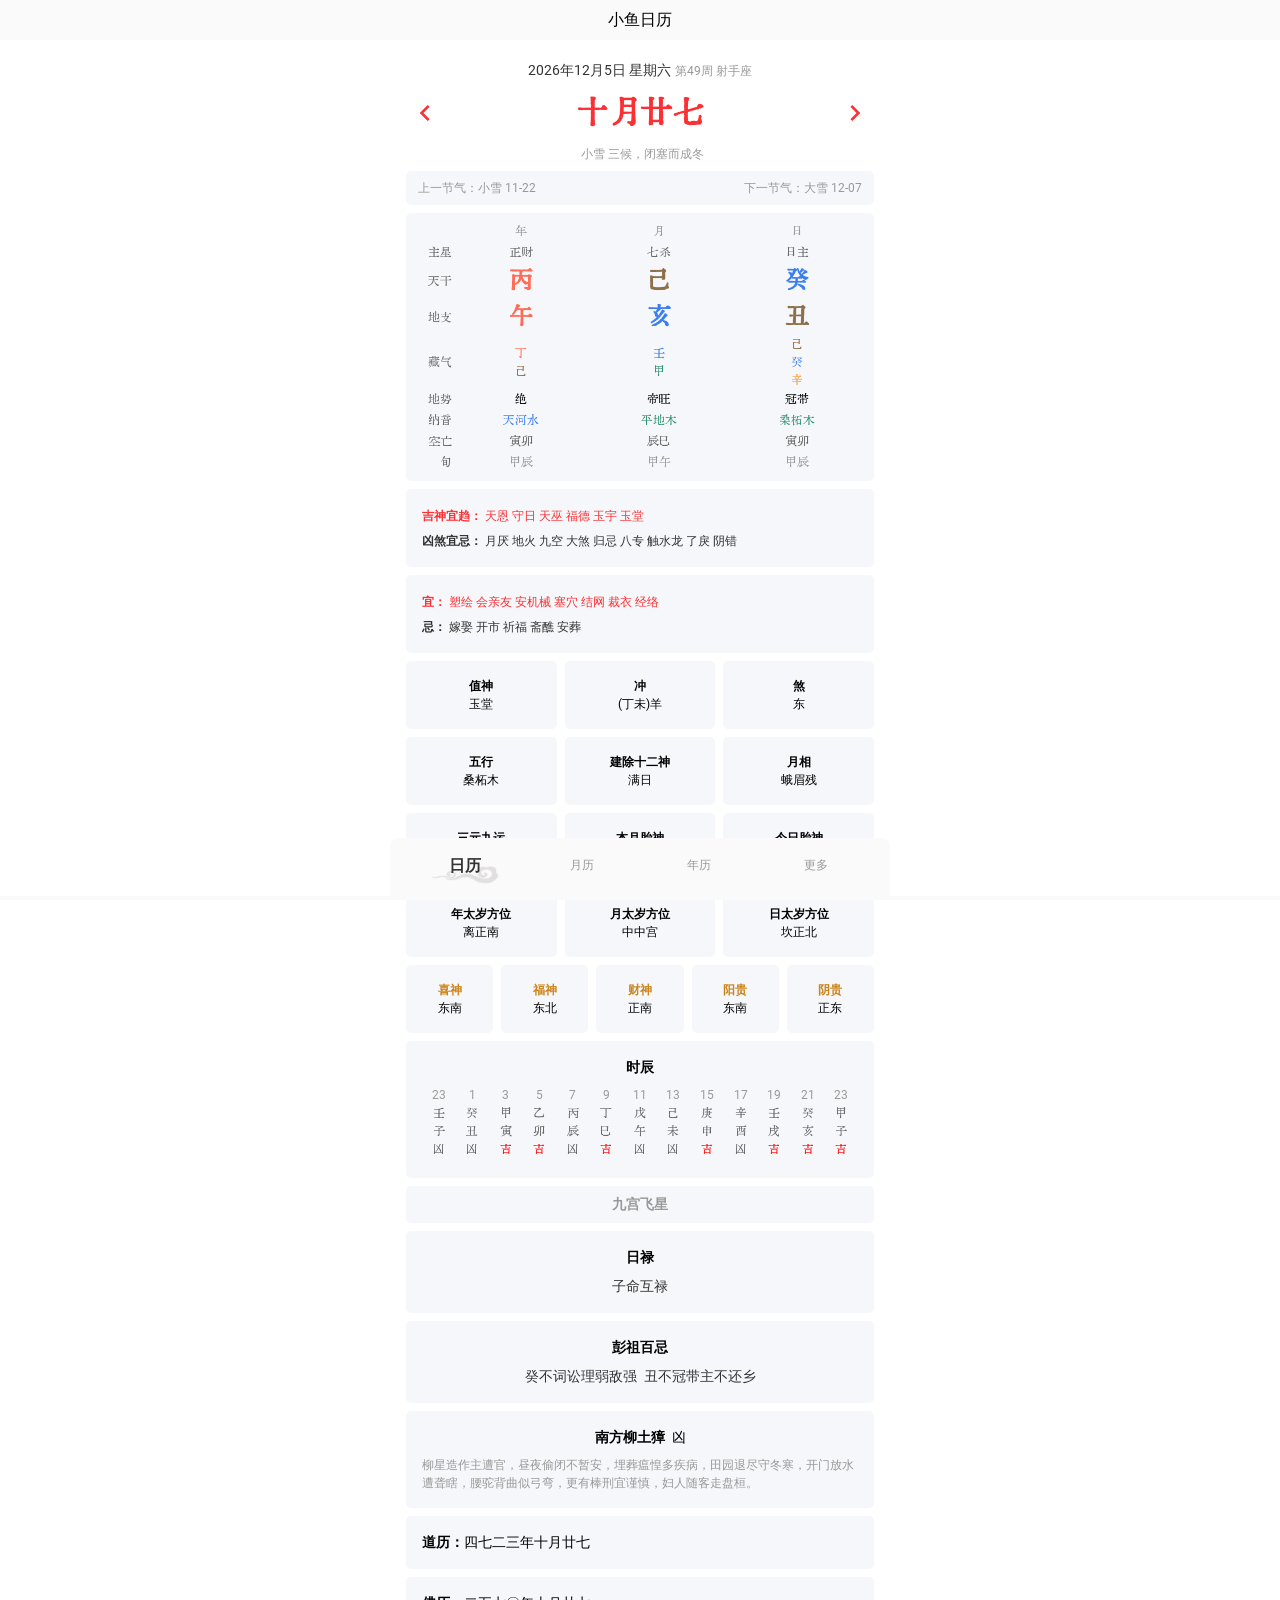
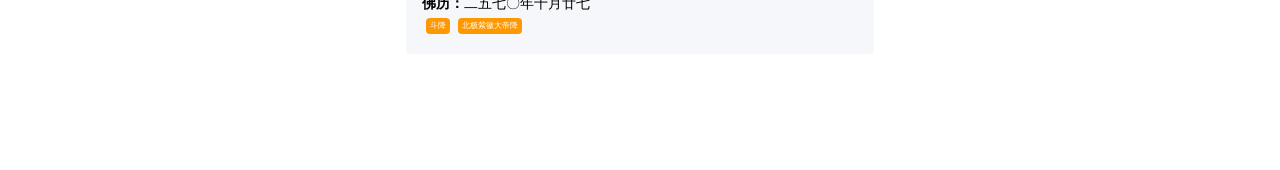
==== index.html @ ce4edad1 "Add files via upload" ====
<!DOCTYPE html><html><head><title>小鱼日历</title><meta charset=utf-8><meta name=description content=xiaoyurili><meta name=apple-mobile-web-app-capable content=yes><meta name=format-detection content="telephone=no"><meta name=msapplication-tap-highlight content=no><meta name=viewport content="width=device-width,initial-scale=1,minimum-scale=1,maximum-scale=1,user-scalable=no"><link rel=icon type=image/png sizes=128x128 href=icons/favicon-128x128.png><link rel=icon type=image/png sizes=96x96 href=icons/favicon-96x96.png><link rel=icon type=image/png sizes=32x32 href=icons/favicon-32x32.png><link rel=icon type=image/png sizes=16x16 href=icons/favicon-16x16.png><link rel=icon type=image/ico href=favicon.ico><link href=icon.jpeg rel=apple-touch-icon><script>var _hmt = _hmt || [];
    (function () {
      var hm = document.createElement("script");
      hm.src = "https://hm.baidu.com/hm.js?c0405a29cf666bfa42c62f712da22736";
      var s = document.getElementsByTagName("script")[0];
      s.parentNode.insertBefore(hm, s);
    })();</script><link href=css/vendor.e803a199.css rel=stylesheet><link href=css/app.57fbebaa.css rel=stylesheet></head><body><div id=q-app></div><script src=js/vendor.ad758bf0.js></script><script src=js/app.82c3a259.js></script></body></html>
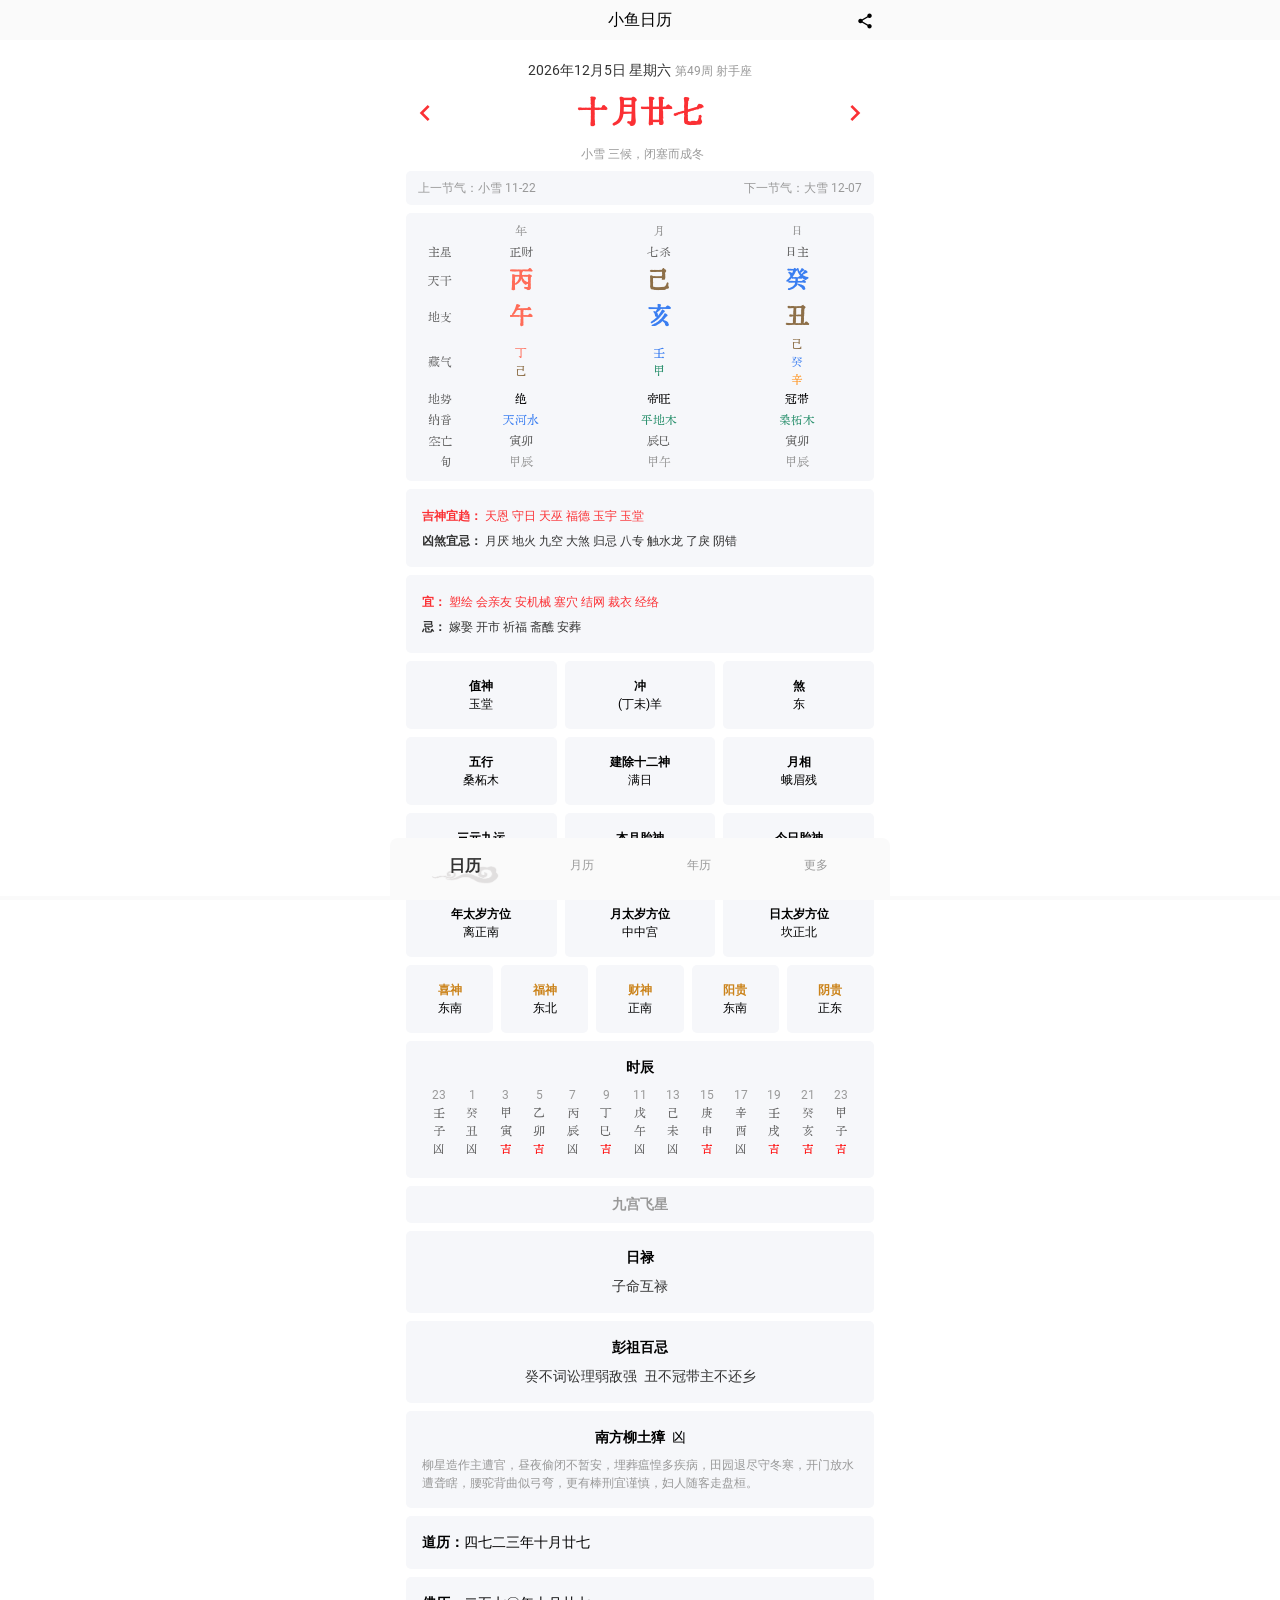
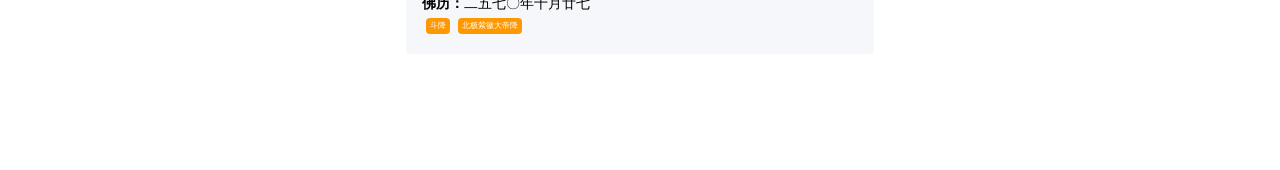
==== commit 38daeace: "Add files via upload" ====
--- a/index.html
+++ b/index.html
@@ -1,7 +1,8 @@
-<!DOCTYPE html><html><head><title>小鱼日历</title><meta charset=utf-8><meta name=description content=xiaoyurili><meta name=apple-mobile-web-app-capable content=yes><meta name=format-detection content="telephone=no"><meta name=msapplication-tap-highlight content=no><meta name=viewport content="width=device-width,initial-scale=1,minimum-scale=1,maximum-scale=1,user-scalable=no"><link rel=icon type=image/png sizes=128x128 href=icons/favicon-128x128.png><link rel=icon type=image/png sizes=96x96 href=icons/favicon-96x96.png><link rel=icon type=image/png sizes=32x32 href=icons/favicon-32x32.png><link rel=icon type=image/png sizes=16x16 href=icons/favicon-16x16.png><link rel=icon type=image/ico href=favicon.ico><link href=icon.jpeg rel=apple-touch-icon><script>var _hmt = _hmt || [];
+<!DOCTYPE html><html><head><title>小鱼日历</title><meta charset=utf-8><meta name=description content=xiaoyurili><meta name=apple-mobile-web-app-capable content=yes><meta name=format-detection content="telephone=no"><meta name=msapplication-tap-highlight content=no><meta name=apple-mobile-web-app-status-bar-style content=white><meta name=viewport content="user-scalable=no,initial-scale=1,maximum-scale=1,minimum-scale=1,width=device-width,viewport-fit=cover"><link rel=icon type=image/png sizes=128x128 href=icons/favicon-128x128.png><link rel=icon type=image/png sizes=96x96 href=icons/favicon-96x96.png><link rel=icon type=image/png sizes=32x32 href=icons/favicon-32x32.png><link rel=icon type=image/png sizes=16x16 href=icons/favicon-16x16.png><link rel=icon type=image/ico href=favicon.ico><link href=icon.jpeg rel=apple-touch-icon><script>var _hmt = _hmt || [];
     (function () {
       var hm = document.createElement("script");
       hm.src = "https://hm.baidu.com/hm.js?c0405a29cf666bfa42c62f712da22736";
       var s = document.getElementsByTagName("script")[0];
+
       s.parentNode.insertBefore(hm, s);
-    })();</script><link href=css/vendor.e803a199.css rel=stylesheet><link href=css/app.57fbebaa.css rel=stylesheet></head><body><div id=q-app></div><script src=js/vendor.ad758bf0.js></script><script src=js/app.82c3a259.js></script></body></html>+    })();</script><link href=css/vendor.c3b976fb.css rel=stylesheet><link href=css/app.1992a318.css rel=stylesheet></head><body><div id=q-app></div><script src=js/vendor.2153098d.js></script><script src=js/app.a925b9d9.js></script></body></html>
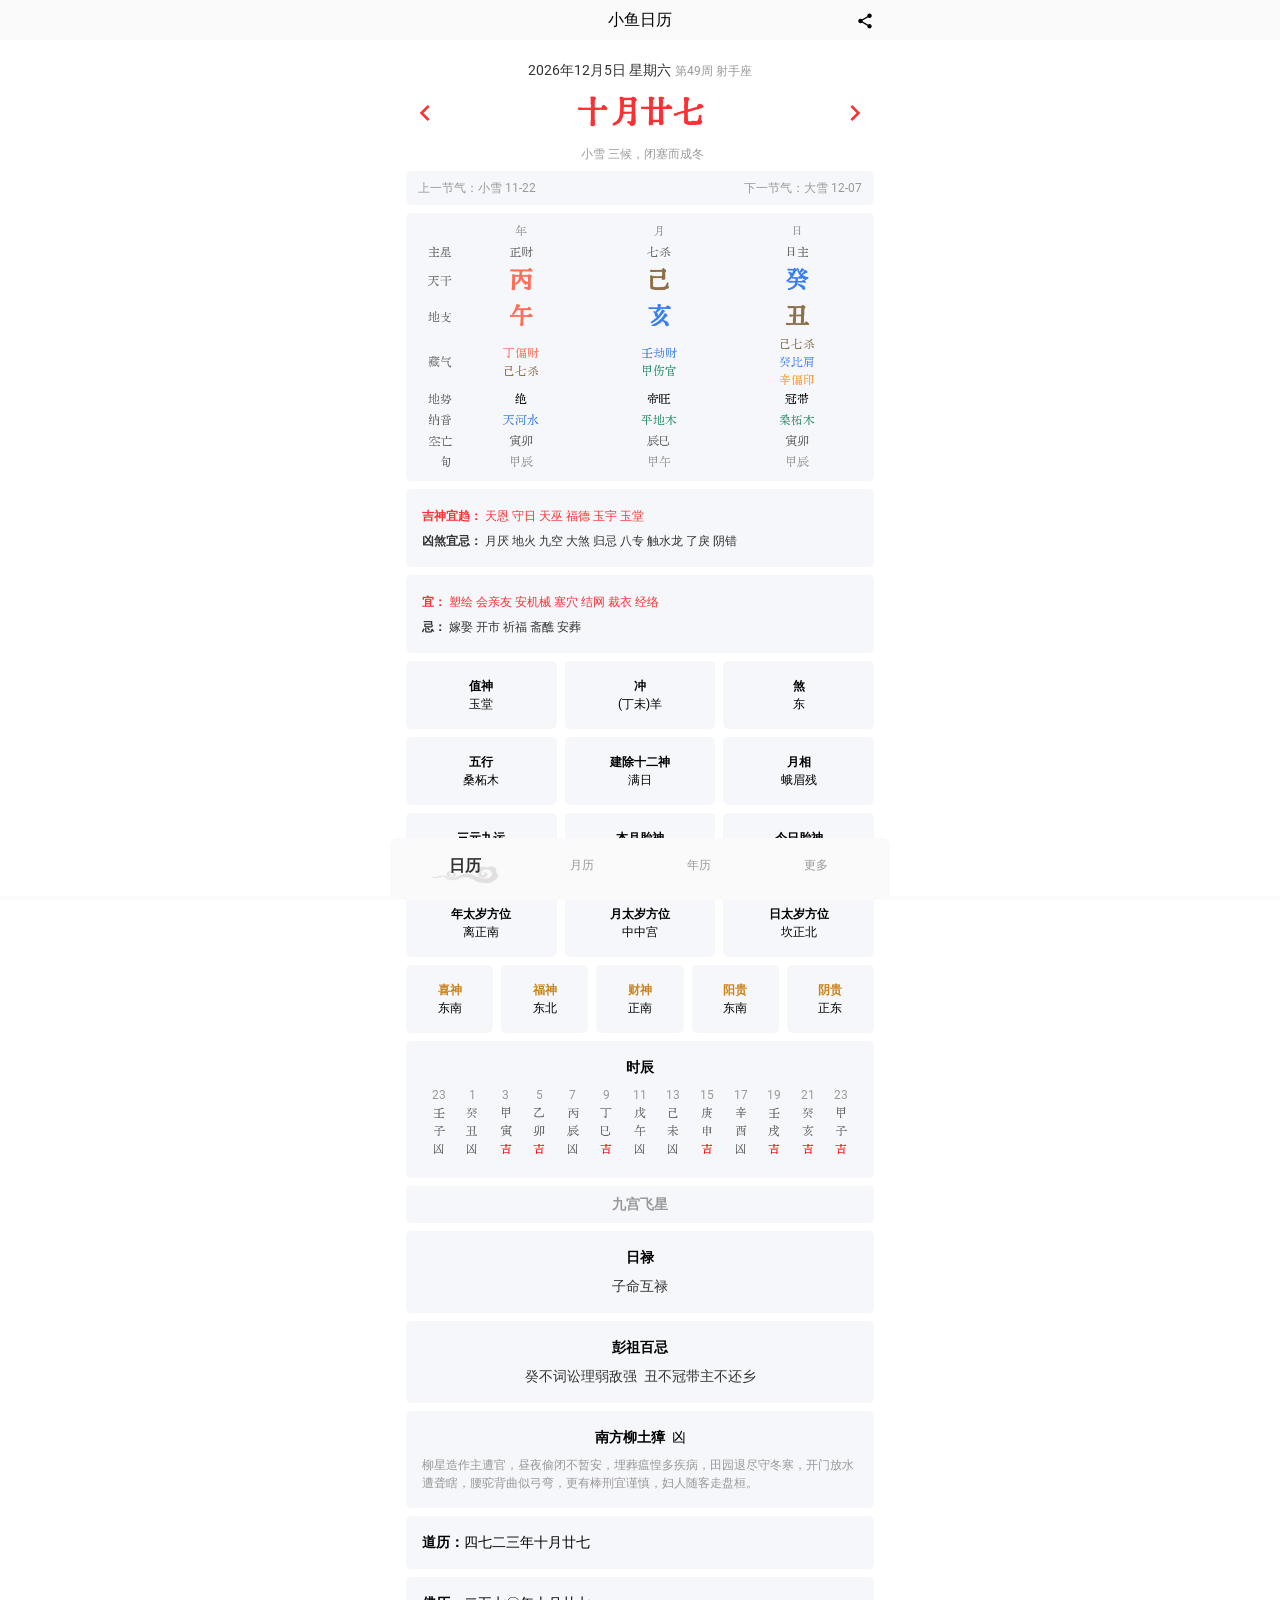
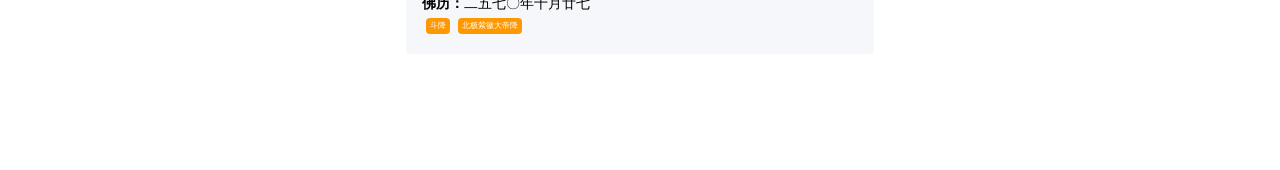
==== commit 8512c65f: "Add files via upload" ====
--- a/index.html
+++ b/index.html
@@ -5,4 +5,4 @@
       var s = document.getElementsByTagName("script")[0];
 
       s.parentNode.insertBefore(hm, s);
-    })();</script><link href=css/vendor.c3b976fb.css rel=stylesheet><link href=css/app.1992a318.css rel=stylesheet></head><body><div id=q-app></div><script src=js/vendor.2153098d.js></script><script src=js/app.a925b9d9.js></script></body></html>+    })();</script><link href=css/vendor.c3b976fb.css rel=stylesheet><link href=css/app.1992a318.css rel=stylesheet></head><body><div id=q-app></div><script src=js/vendor.2153098d.js></script><script src=js/app.b4229f38.js></script></body></html>
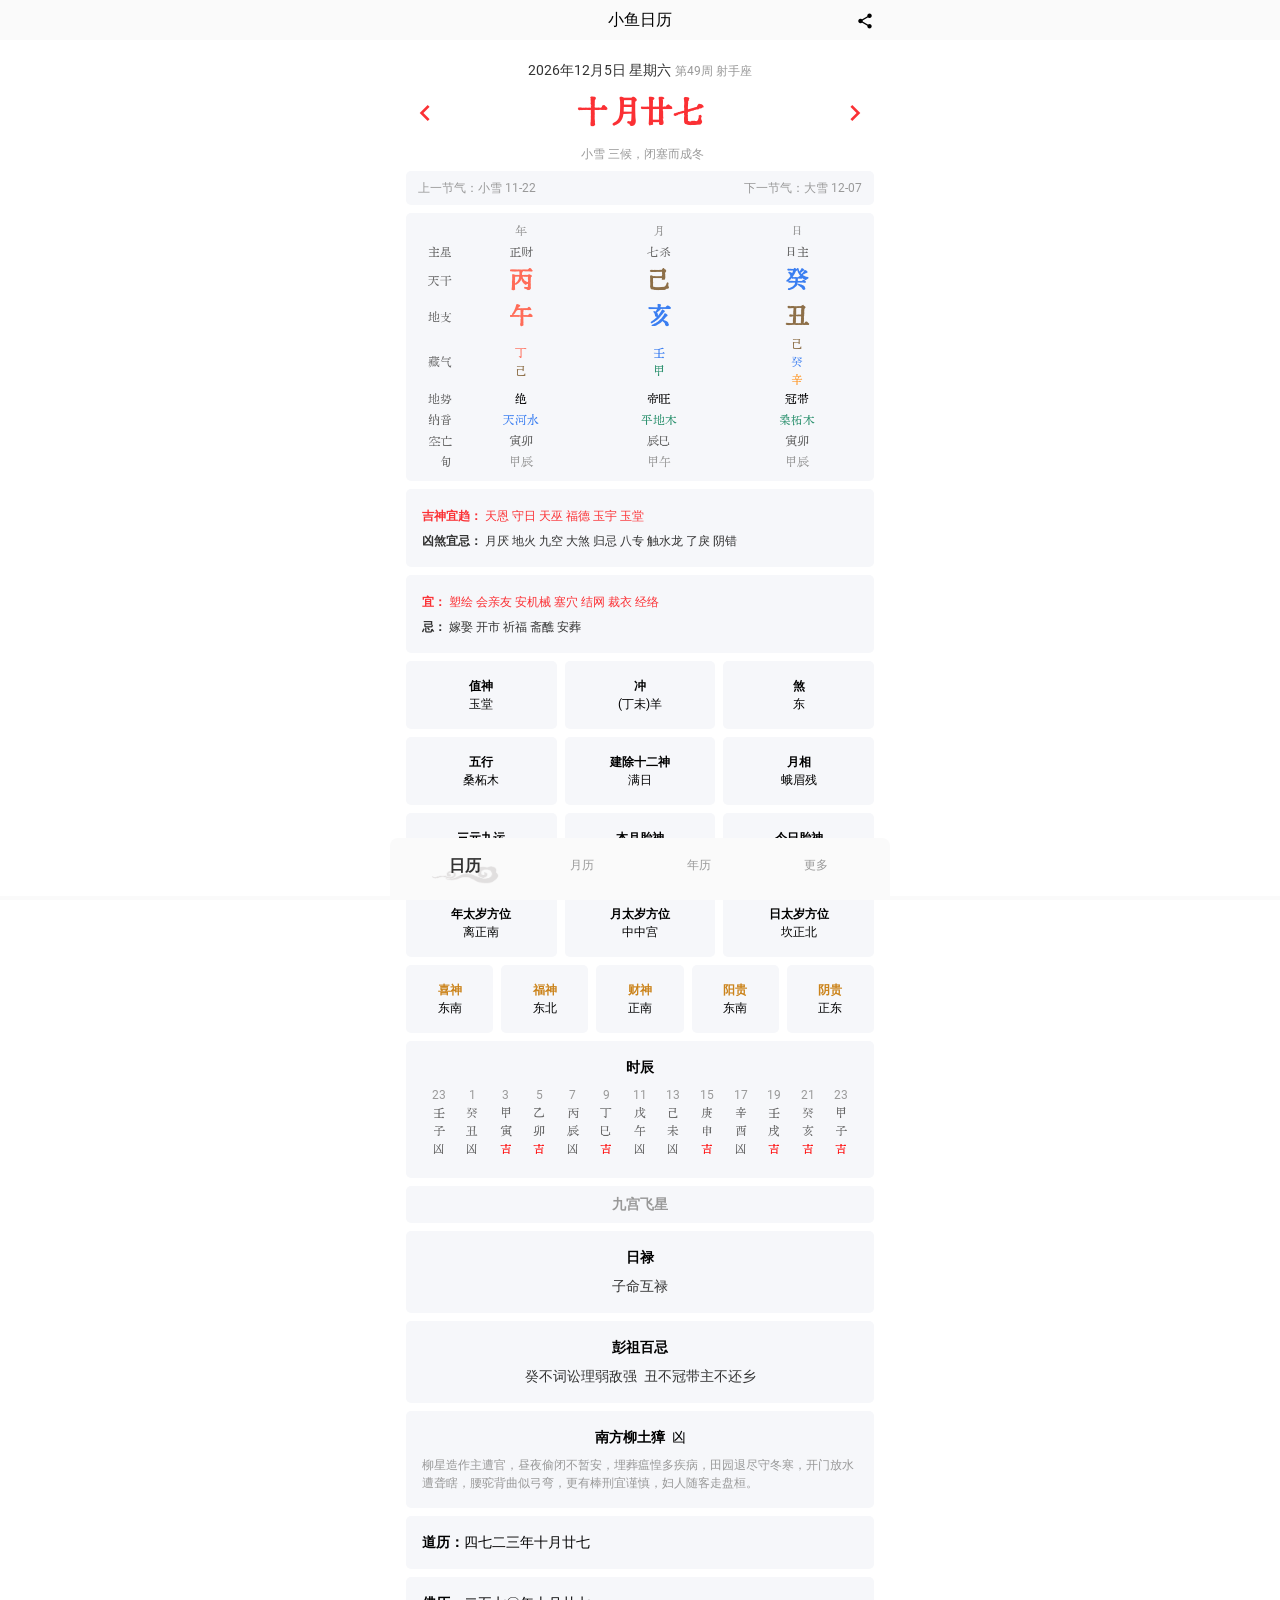
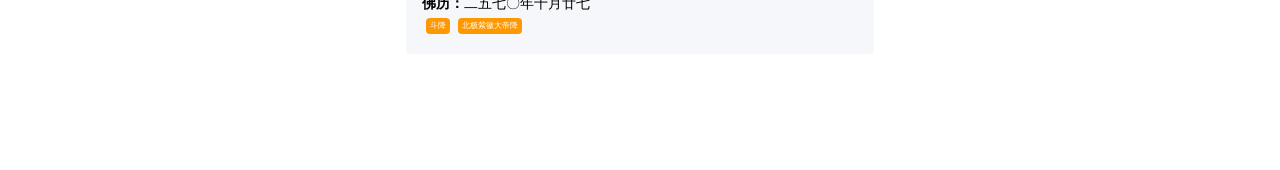
==== commit b1d6aec1: "Add files via upload" ====
--- a/index.html
+++ b/index.html
@@ -5,4 +5,4 @@
       var s = document.getElementsByTagName("script")[0];
 
       s.parentNode.insertBefore(hm, s);
-    })();</script><link href=css/vendor.c3b976fb.css rel=stylesheet><link href=css/app.1992a318.css rel=stylesheet></head><body><div id=q-app></div><script src=js/vendor.2153098d.js></script><script src=js/app.b4229f38.js></script></body></html>+    })();</script><link href=css/vendor.c3b976fb.css rel=stylesheet><link href=css/app.1992a318.css rel=stylesheet><link rel=manifest href=manifest.json><meta name=theme-color content=#eaeaea><meta name=apple-mobile-web-app-capable content=yes><meta name=apple-mobile-web-app-status-bar-style content=default><meta name=apple-mobile-web-app-title content=小鱼日历><link rel=apple-touch-icon href=icons/apple-icon-120x120.png><link rel=apple-touch-icon sizes=152x152 href=icons/apple-icon-152x152.png><link rel=apple-touch-icon sizes=167x167 href=icons/apple-icon-167x167.png><link rel=apple-touch-icon sizes=180x180 href=icons/apple-icon-180x180.png><link rel=mask-icon href=icons/safari-pinned-tab.svg color=#eaeaea><meta name=msapplication-TileImage content=icons/ms-icon-144x144.png><meta name=msapplication-TileColor content=#000000></head><body><div id=q-app></div><script src=js/vendor.fea62b96.js></script><script src=js/app.a977cf39.js></script></body></html>
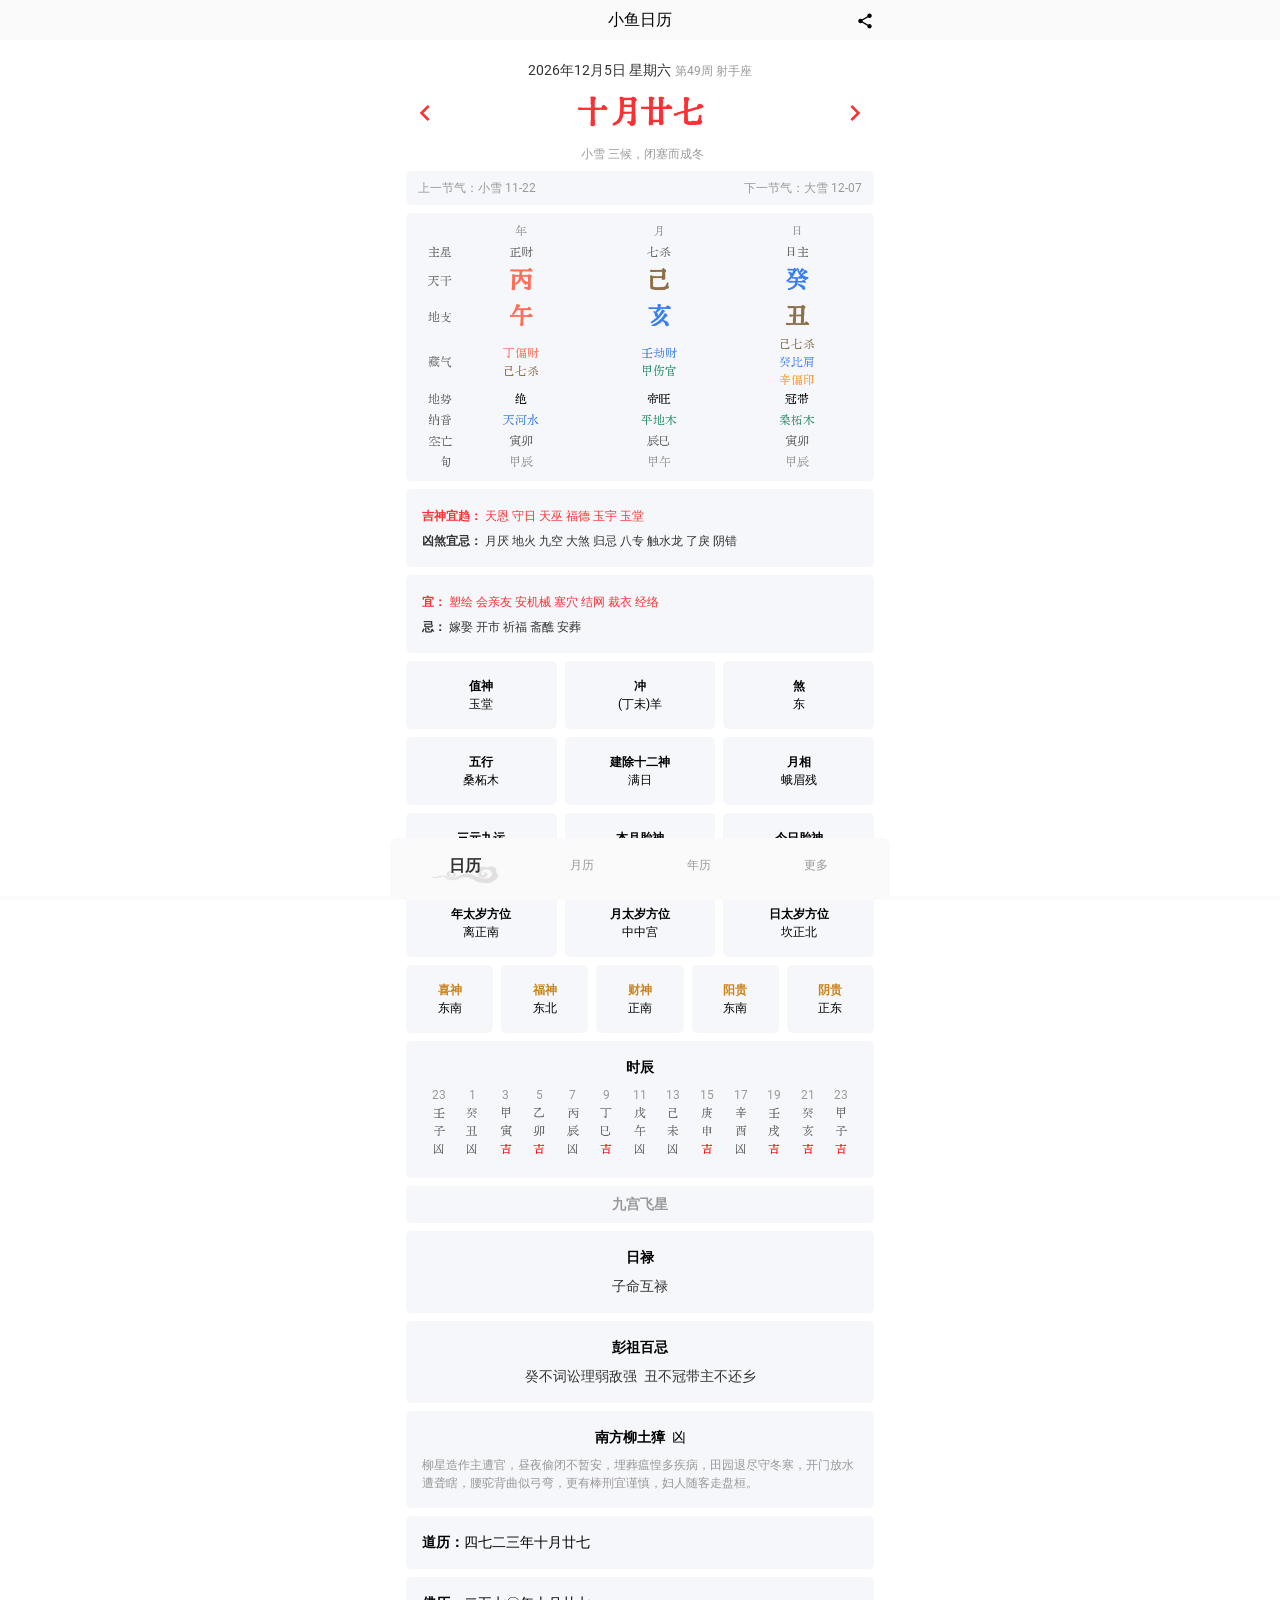
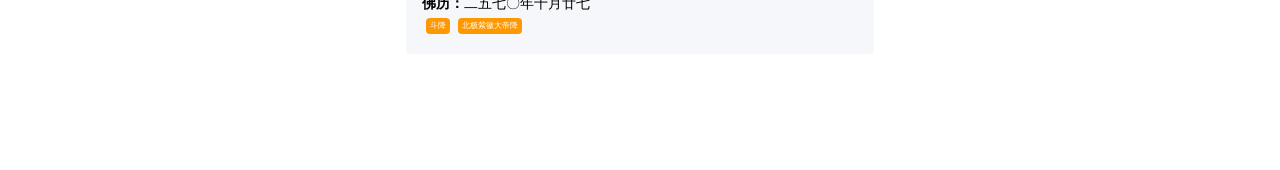
==== commit 3990b938: "Add files via upload" ====
--- a/index.html
+++ b/index.html
@@ -5,4 +5,4 @@
       var s = document.getElementsByTagName("script")[0];
 
       s.parentNode.insertBefore(hm, s);
-    })();</script><link href=css/vendor.c3b976fb.css rel=stylesheet><link href=css/app.1992a318.css rel=stylesheet><link rel=manifest href=manifest.json><meta name=theme-color content=#eaeaea><meta name=apple-mobile-web-app-capable content=yes><meta name=apple-mobile-web-app-status-bar-style content=default><meta name=apple-mobile-web-app-title content=小鱼日历><link rel=apple-touch-icon href=icons/apple-icon-120x120.png><link rel=apple-touch-icon sizes=152x152 href=icons/apple-icon-152x152.png><link rel=apple-touch-icon sizes=167x167 href=icons/apple-icon-167x167.png><link rel=apple-touch-icon sizes=180x180 href=icons/apple-icon-180x180.png><link rel=mask-icon href=icons/safari-pinned-tab.svg color=#eaeaea><meta name=msapplication-TileImage content=icons/ms-icon-144x144.png><meta name=msapplication-TileColor content=#000000></head><body><div id=q-app></div><script src=js/vendor.fea62b96.js></script><script src=js/app.a977cf39.js></script></body></html>+    })();</script><link href=css/vendor.c3b976fb.css rel=stylesheet><link href=css/app.1992a318.css rel=stylesheet></head><body><div id=q-app></div><script src=js/vendor.055ec7f0.js></script><script src=js/app.acc03130.js></script></body></html>
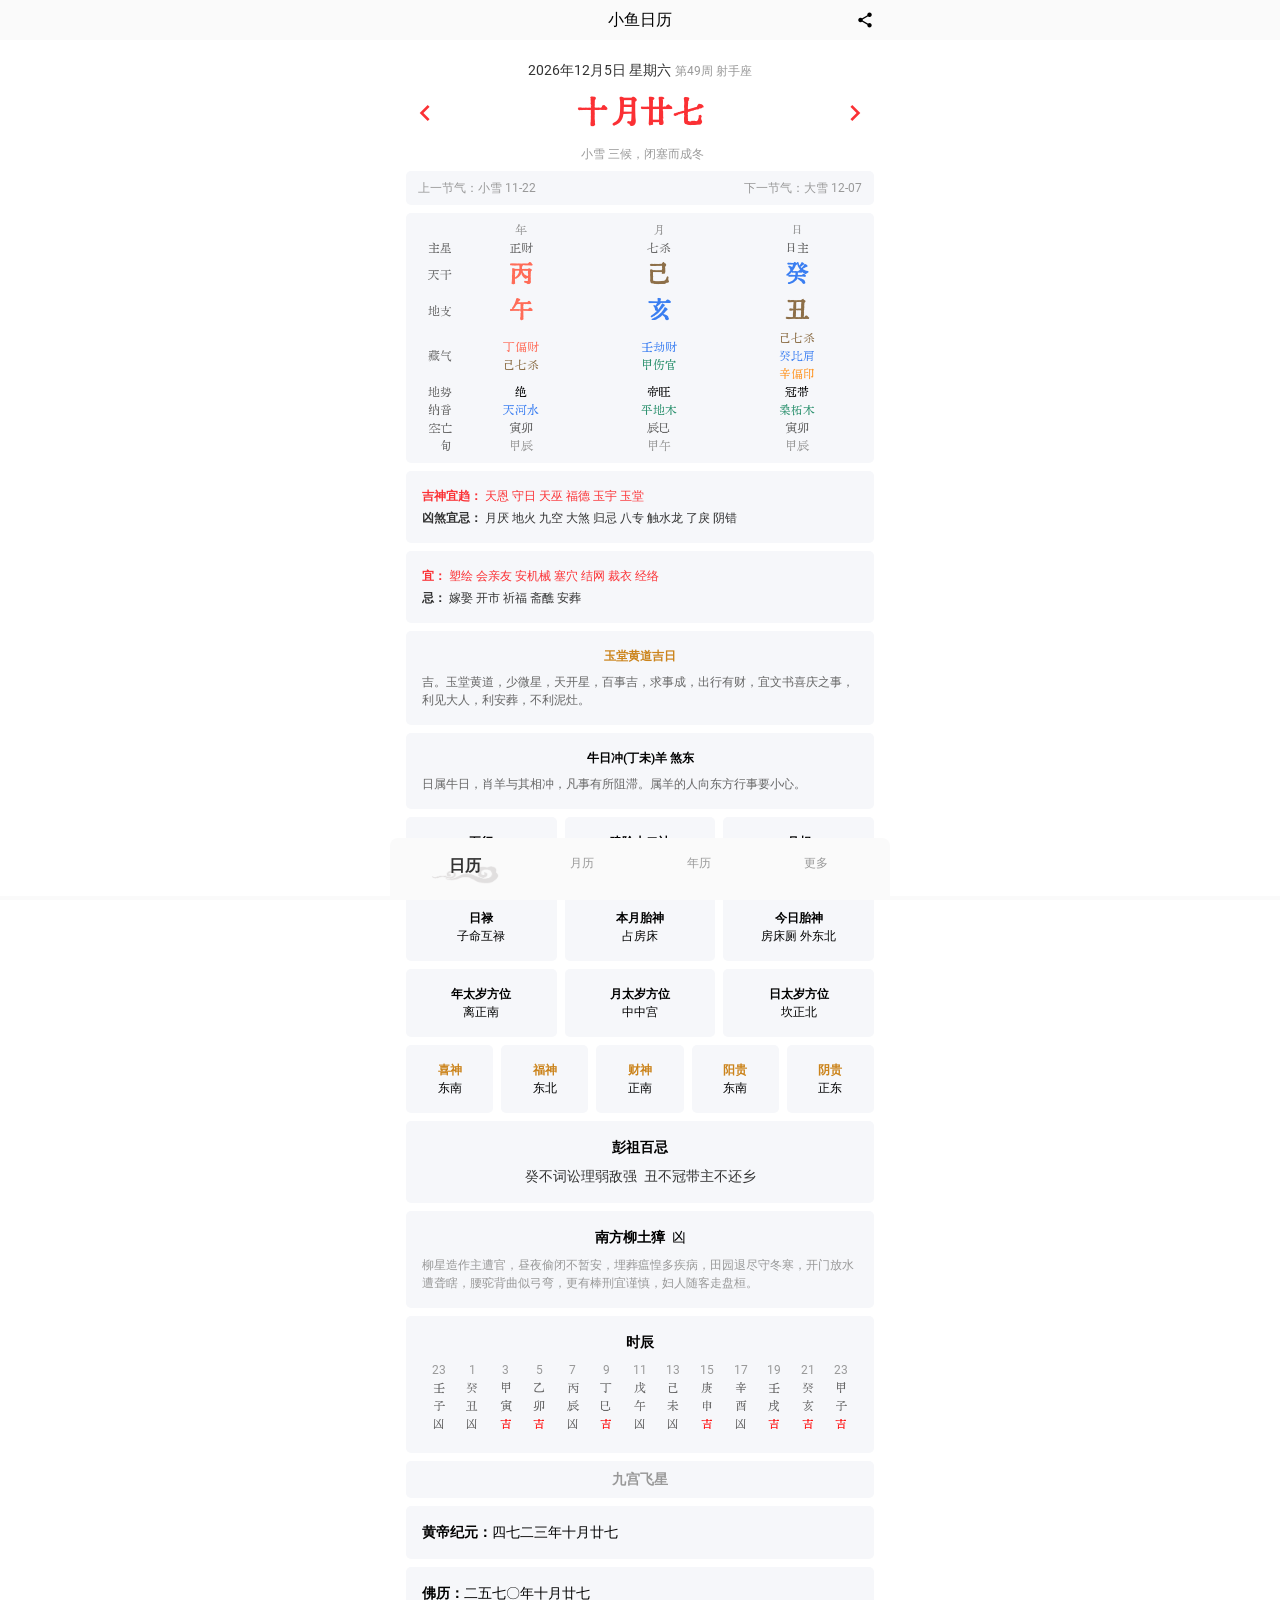
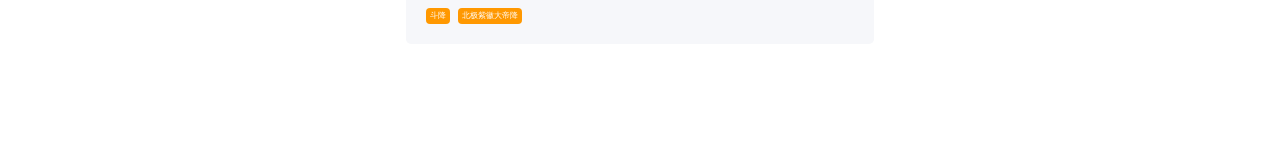
==== commit 12c84d38: "Add files via upload" ====
--- a/index.html
+++ b/index.html
@@ -5,4 +5,42 @@
       var s = document.getElementsByTagName("script")[0];
 
       s.parentNode.insertBefore(hm, s);
-    })();</script><link href=css/vendor.c3b976fb.css rel=stylesheet><link href=css/app.1992a318.css rel=stylesheet></head><body><div id=q-app></div><script src=js/vendor.055ec7f0.js></script><script src=js/app.acc03130.js></script></body></html>+    })();</script><script>// 等待5+ Runtime初始化完成（仅在HBuilder打包的APK中触发）
+    document.addEventListener('plusready', function() {
+      // 获取当前WebView实例（对应Vue应用所在的WebView）
+      const currentWebview = plus.webview.currentWebview();
+
+      // 监听物理返回键事件
+      plus.key.addEventListener('backbutton', function() {
+        // 检查当前WebView是否有可回退的历史记录（对应Vue路由的跳转记录）
+        currentWebview.canBack(function(result) {
+          if (result.canBack) {
+            // 若有可回退页面，执行WebView回退（触发Vue Router的go(-1)效果）
+            currentWebview.back();
+          } else {
+            // 若无可回退页面，实现“双击退出”逻辑
+            let firstClickTime = null; // 记录第一次点击的时间戳
+
+            // 再次监听返回键（处理双击逻辑）
+            plus.key.addEventListener('backbutton', function() {
+              if (!firstClickTime) {
+                // 第一次点击：记录时间戳，并提示用户
+                firstClickTime = new Date().getTime();
+                console.log('再按一次返回键退出应用');
+                // 1秒后重置时间戳（超过1秒未第二次点击则视为取消）
+                setTimeout(function() {
+                  firstClickTime = null;
+                }, 1000);
+              } else {
+                // 第二次点击：计算两次点击的时间差
+                const timeDiff = new Date().getTime() - firstClickTime;
+                // 若时间差小于1500毫秒（1.5秒），则退出应用
+                if (timeDiff < 1500) {
+                  plus.runtime.quit(); // 终止应用进程
+                }
+              }
+            }, false); // false表示事件捕获阶段触发，避免事件冒泡
+          }
+        });
+      });
+    });</script><link href=css/vendor.c3b976fb.css rel=stylesheet><link href=css/app.ea9cb89d.css rel=stylesheet></head><body><div id=q-app></div><script src=js/vendor.c2608066.js></script><script src=js/app.caa8f21d.js></script></body></html>
